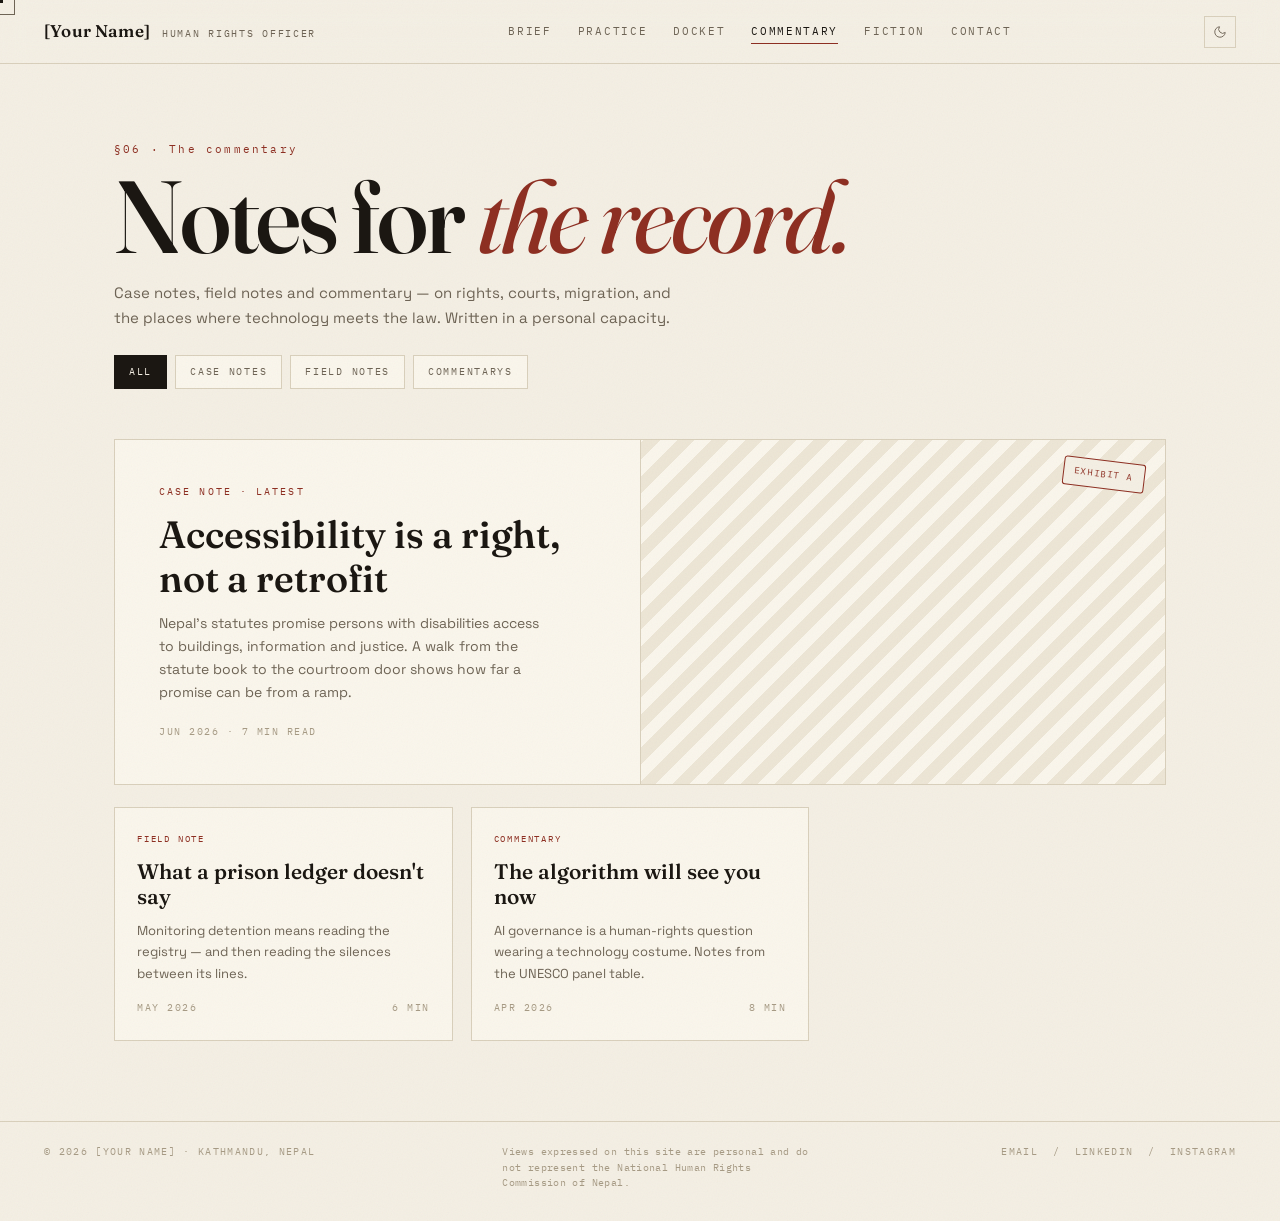
==== blog.html @ 16437c74 "Initial commit" ====
<!DOCTYPE html>
<html lang="en">
<head>
<meta charset="UTF-8" />
<meta name="viewport" content="width=device-width, initial-scale=1.0" />
<title>Commentary — [Your Name]</title>
<script>try{if(localStorage.getItem("otr-theme")==="night")document.documentElement.classList.add("night")}catch(e){}</script>
<link rel="icon" href="data:image/svg+xml,%3Csvg xmlns=%27http://www.w3.org/2000/svg%27 viewBox=%270 0 100 100%27%3E%3Ctext y=%27.9em%27 font-size=%2790%27 fill=%27%238E2F22%27%3E%C2%A7%3C/text%3E%3C/svg%3E" />
<link rel="preconnect" href="https://fonts.googleapis.com" />
<link rel="preconnect" href="https://fonts.gstatic.com" crossorigin />
<link href="https://fonts.googleapis.com/css2?family=Fraunces:ital,opsz,wght@0,9..144,430;0,9..144,500;0,9..144,560;0,9..144,600;1,9..144,430;1,9..144,500&family=Space+Grotesk:wght@400;500&family=IBM+Plex+Mono:wght@400;500&display=swap" rel="stylesheet" />
<link rel="stylesheet" href="assets/css/style.css" />
</head>
<body>
<div class="grain"></div>
<header>
  <a class="wm" href="index.html"><span class="nm">[Your Name]</span><span class="role">Human Rights Officer</span></a>
  <nav class="main">
    <a href="index.html#brief">Brief</a>
    <a href="index.html#practice">Practice</a>
    <a href="index.html#docket">Docket</a>
    <a href="blog.html">Commentary</a>
    <a href="fiction.html">Fiction</a>
    <a href="index.html#reach">Contact</a>
  </nav>
  <div class="hbtns">
    <button class="thm" aria-label="Toggle night mode"></button>
    <button class="burger" aria-label="Menu"><i></i><i></i></button>
  </div>
</header>
<div class="mnav">
  <a href="index.html#brief">Brief</a>
  <a href="index.html#practice">Practice</a>
  <a href="index.html#docket">Docket</a>
  <a href="blog.html">Commentary</a>
  <a href="fiction.html">Fiction</a>
  <a href="index.html#reach">Contact</a>
</div>
<div class="pagehead">
  <div class="no">&#167;06 &#183; The commentary</div>
  <h1>Notes for <em>the record.</em></h1>
  <p class="lede">Case notes, field notes and commentary — on rights, courts, migration, and the places where technology meets the law. Written in a personal capacity.</p>
  <div class="lchips" id="chips"></div>
</div>
<div class="bwrap">
  <div id="feat"></div>
  <div class="wgrid" id="grid"></div>
  <p class="lnote" id="lnote" hidden>Couldn&#8217;t load the index — if this file was opened from disk, run <code>python3 -m http.server</code> or host the folder.</p>
</div>
<footer class="fine">
  <span>&#169; 2026 [Your Name] &#183; Kathmandu, Nepal</span>
  <span class="disc">Views expressed on this site are personal and do not represent the National Human Rights Commission of Nepal.</span>
  <span><a href="mailto:hello@example.com">Email</a> &nbsp;/&nbsp; <a href="#">LinkedIn</a> &nbsp;/&nbsp; <a href="https://instagram.com" target="_blank" rel="noopener">Instagram</a></span>
</footer>
<script src="https://cdnjs.cloudflare.com/ajax/libs/gsap/3.12.5/gsap.min.js"></script>
<script src="assets/js/main.js"></script>
<script>window.OTR_LIST={kind:"blog",featured:true};</script>
<script src="assets/js/listing.js"></script>
</body>
</html>
---- assets/css/style.css ----
/* ============ ON THE RECORD — design system ============ */
:root{
  --paper:#F4EFE4;        /* aged legal paper */
  --paper-2:#EDE6D6;
  --ink:#1B1712;          /* iron-gall ink */
  --muted:#6E6455;
  --faint:#A79B85;
  --line:#D9D0BC;
  --seal:#8E2F22;         /* oxblood seal red */
  --card:#FAF6EC;
  --disp:"Fraunces",Georgia,serif;
  --grot:"Space Grotesk",system-ui,sans-serif;
  --mono:"IBM Plex Mono",ui-monospace,Menlo,monospace;
}
html.night{
  --paper:#131110; --paper-2:#0D0B0A; --ink:#EDE6D8; --muted:#9A8F7D;
  --faint:#635A4C; --line:#2A251E; --card:#1A1714; --seal:#C0503F;
}
*{box-sizing:border-box;margin:0;padding:0}
html{-webkit-text-size-adjust:100%;scroll-behavior:smooth}
body{background:var(--paper);color:var(--ink);font-family:var(--grot);line-height:1.65;
  transition:background .4s,color .4s}
::selection{background:var(--seal);color:var(--paper)}
a{color:inherit;text-decoration:none}
button{font:inherit;color:inherit;background:none;border:0;cursor:pointer}
img{display:block;max-width:100%}

/* paper grain */
.grain{position:fixed;inset:-50%;width:200%;height:200%;pointer-events:none;z-index:96;opacity:.05;
  mix-blend-mode:multiply;
  background-image:url("data:image/svg+xml,%3Csvg xmlns='http://www.w3.org/2000/svg' width='180' height='180'%3E%3Cfilter id='n'%3E%3CfeTurbulence type='fractalNoise' baseFrequency='0.8' numOctaves='2' stitchTiles='stitch'/%3E%3C/filter%3E%3Crect width='100%25' height='100%25' filter='url(%23n)'/%3E%3C/svg%3E")}
html.night .grain{mix-blend-mode:screen;opacity:.05}

/* cursor */
.cursor{position:fixed;top:0;left:0;z-index:99;pointer-events:none}
.cursor .dot{width:6px;height:6px;background:var(--ink);transform:translate(-50%,-50%)}
.cursor .ring{position:absolute;top:0;left:0;width:30px;height:30px;border:1px solid var(--muted);
  transform:translate(-50%,-50%);transition:transform .3s cubic-bezier(.22,1,.36,1),border-color .3s}
.cursor.big .ring{transform:translate(-50%,-50%) scale(1.7);border-color:var(--seal)}
@media (hover:none){.cursor{display:none}}

/* ---------- header ---------- */
header{position:fixed;top:0;left:0;right:0;z-index:80;height:64px;padding:0 clamp(18px,4vw,44px);
  display:flex;align-items:center;justify-content:space-between;
  background:color-mix(in srgb,var(--paper) 82%,transparent);backdrop-filter:blur(12px);
  border-bottom:1px solid var(--line)}
.wm{display:flex;align-items:baseline;gap:12px}
.wm .nm{font-family:var(--disp);font-weight:600;font-size:17px;letter-spacing:.01em}
.wm .role{font-family:var(--mono);font-size:9.5px;letter-spacing:.18em;text-transform:uppercase;color:var(--muted)}
nav.main{display:flex;gap:26px;font-family:var(--mono);font-size:10.5px;letter-spacing:.16em;text-transform:uppercase}
nav.main a{position:relative;color:var(--muted);padding:4px 0;transition:color .25s}
nav.main a::after{content:"";position:absolute;left:0;bottom:0;height:1px;width:0;background:var(--seal);transition:width .3s}
nav.main a:hover{color:var(--ink)}
nav.main a:hover::after{width:100%}
.hbtns{display:flex;align-items:center;gap:10px}
.thm{width:32px;height:32px;border:1px solid var(--line);display:flex;align-items:center;justify-content:center;color:var(--muted);transition:all .25s}
.thm:hover{color:var(--ink);border-color:var(--ink)}
.thm svg{width:14px;height:14px}
.burger{display:none;width:32px;height:32px;border:1px solid var(--line);flex-direction:column;align-items:center;justify-content:center;gap:4px}
.burger i{width:14px;height:1.5px;background:var(--ink);transition:transform .3s}
body.navopen .burger i:nth-child(1){transform:translateY(2.75px) rotate(45deg)}
body.navopen .burger i:nth-child(2){transform:translateY(-2.75px) rotate(-45deg)}
.mnav{position:fixed;top:64px;left:0;right:0;z-index:79;background:var(--paper);border-bottom:1px solid var(--line);
  display:none;flex-direction:column;padding:10px 20px 18px}
body.navopen .mnav{display:flex}
.mnav a{font-family:var(--mono);font-size:12px;letter-spacing:.16em;text-transform:uppercase;color:var(--muted);padding:12px 4px;border-bottom:1px dashed var(--line)}
.mnav a:last-child{border-bottom:0}

/* ---------- hero ---------- */
.hero{min-height:100svh;display:flex;flex-direction:column;justify-content:center;
  padding:120px clamp(18px,4vw,44px) 60px;position:relative;overflow:hidden}
.hero .filed{font-family:var(--mono);font-size:10px;letter-spacing:.22em;text-transform:uppercase;color:var(--muted);
  display:flex;gap:22px;flex-wrap:wrap;margin-bottom:26px}
.hero .filed b{color:var(--seal);font-weight:500}
.hero h1{font-family:var(--disp);font-weight:560;font-size:clamp(52px,9.6vw,138px);
  line-height:.94;letter-spacing:-.025em;max-width:11ch}
.hero h1 em{font-style:italic;font-weight:430;color:var(--seal)}
.hero h1 .row{display:block;overflow:hidden}
.hero h1 .row span{display:inline-block;transform:translateY(112%)}
.hero .sub{margin-top:30px;max-width:56ch;font-size:clamp(14.5px,1.6vw,17px);color:var(--muted)}
.hero .sub b{color:var(--ink);font-weight:500}
.hero .now{margin-top:22px;font-family:var(--mono);font-size:10.5px;letter-spacing:.18em;text-transform:uppercase;color:var(--muted)}
.hero .now .rot{display:inline-block;color:var(--seal);min-width:12ch;text-align:left}
.hero .stamp{position:absolute;right:clamp(16px,6vw,90px);top:120px;
  font-family:var(--mono);font-size:10px;letter-spacing:.2em;text-transform:uppercase;color:var(--seal);
  border:2px solid var(--seal);padding:10px 14px;transform:rotate(6deg);opacity:.85;
  border-radius:4px;line-height:1.7;text-align:center}
.hero .scrollcue{position:absolute;left:50%;bottom:18px;transform:translateX(-50%);
  font-family:var(--mono);font-size:9px;letter-spacing:.34em;text-transform:uppercase;color:var(--faint)}
.hstats{display:flex;gap:clamp(20px,4vw,56px);flex-wrap:wrap;margin-top:52px;padding-top:26px;border-top:1px solid var(--line)}
.hstat .v{font-family:var(--disp);font-size:clamp(24px,3vw,36px);font-weight:560}
.hstat .v i{font-style:normal;color:var(--seal)}
.hstat .k{font-family:var(--mono);font-size:9.5px;letter-spacing:.2em;text-transform:uppercase;color:var(--muted);margin-top:2px}

/* redaction motif — hover to unredact */
.redact{position:relative;display:inline-block;cursor:help}
.redact::after{content:"";position:absolute;inset:-1px -3px;background:var(--ink);transition:transform .45s cubic-bezier(.22,1,.36,1);transform-origin:left}
.redact:hover::after{transform:scaleX(0);transform-origin:right}

/* ---------- sections ---------- */
section.sec{padding:clamp(70px,9vw,120px) clamp(18px,4vw,44px);border-top:1px solid var(--line);position:relative}
.shell{max-width:1140px;margin:0 auto;position:relative}
.shell::before{content:"";position:absolute;left:-clamp(0px,2vw,24px);top:0;bottom:0;width:1px;background:var(--line)}
.shead{display:flex;align-items:baseline;gap:18px;margin-bottom:clamp(28px,4vw,52px)}
.shead .no{font-family:var(--mono);font-size:11px;letter-spacing:.2em;color:var(--seal)}
.shead h2{font-family:var(--disp);font-weight:560;font-size:clamp(30px,4.6vw,54px);letter-spacing:-.02em}
.shead h2 em{font-style:italic;font-weight:430}
.shead .rule{flex:1;height:1px;background:var(--line);align-self:center}
.shead .tag{font-family:var(--mono);font-size:9.5px;letter-spacing:.2em;text-transform:uppercase;color:var(--muted)}

/* about */
.brief{display:grid;grid-template-columns:1.15fr .85fr;gap:clamp(26px,5vw,70px);align-items:start}
.brief .lede{font-family:var(--disp);font-weight:430;font-size:clamp(21px,2.9vw,32px);line-height:1.35}
.brief .lede em{font-style:italic;color:var(--seal)}
.brief .body{margin-top:22px;color:var(--muted);font-size:15px;max-width:60ch}
.brief .body p+p{margin-top:14px}
.portrait{position:relative;border:1px solid var(--line);background:var(--card);padding:14px}
.portrait .ph{aspect-ratio:4/5;background:
  repeating-linear-gradient(45deg,var(--paper-2) 0 10px,transparent 10px 20px);
  display:flex;align-items:center;justify-content:center;font-family:var(--mono);font-size:10px;
  letter-spacing:.2em;text-transform:uppercase;color:var(--faint)}
.portrait .cap{display:flex;justify-content:space-between;font-family:var(--mono);font-size:9.5px;
  letter-spacing:.16em;text-transform:uppercase;color:var(--muted);margin-top:10px}
.portrait .pstamp{position:absolute;top:-14px;right:-12px;transform:rotate(8deg);
  font-family:var(--mono);font-size:9px;letter-spacing:.18em;text-transform:uppercase;color:var(--seal);
  border:1.5px solid var(--seal);padding:6px 9px;background:var(--paper);border-radius:3px}

/* practice grid */
.pgrid{display:grid;grid-template-columns:repeat(4,1fr);gap:1px;background:var(--line);border:1px solid var(--line)}
.parea{background:var(--card);padding:24px 20px 20px;min-height:190px;display:flex;flex-direction:column;
  transition:background .3s,transform .3s}
.parea:hover{background:var(--paper);transform:translateY(-4px)}
.parea .pn{font-family:var(--mono);font-size:9.5px;letter-spacing:.2em;color:var(--seal)}
.parea h3{font-family:var(--disp);font-weight:560;font-size:19px;line-height:1.2;margin:10px 0 8px}
.parea p{font-size:12.5px;color:var(--muted);flex:1}
.parea .gl{font-family:var(--mono);font-size:9px;letter-spacing:.16em;text-transform:uppercase;color:var(--faint);margin-top:12px}

/* docket (experience) */
.docket{display:flex;flex-direction:column}
.case{display:grid;grid-template-columns:150px 1fr auto;gap:clamp(16px,3vw,40px);
  padding:30px 0;border-bottom:1px solid var(--line);align-items:start}
.case:first-child{border-top:1px solid var(--line)}
.case .when{font-family:var(--mono);font-size:10.5px;letter-spacing:.14em;color:var(--muted);line-height:1.9}
.case .when b{display:block;color:var(--seal);font-weight:500}
.case h3{font-family:var(--disp);font-weight:560;font-size:clamp(20px,2.6vw,28px);letter-spacing:-.01em}
.case .org{font-family:var(--mono);font-size:10px;letter-spacing:.18em;text-transform:uppercase;color:var(--muted);margin:4px 0 12px}
.case ul{list-style:none;columns:2;column-gap:34px;font-size:13px;color:var(--muted)}
.case ul li{margin-bottom:7px;break-inside:avoid;padding-left:16px;position:relative}
.case ul li::before{content:"§";position:absolute;left:0;color:var(--faint);font-family:var(--mono);font-size:10px;top:2px}
.case .badge{font-family:var(--mono);font-size:9px;letter-spacing:.18em;text-transform:uppercase;
  border:1px solid var(--line);padding:5px 9px;color:var(--muted);white-space:nowrap}
.case.edu ul{columns:1}

/* publications — citations */
.cites{counter-reset:cite;display:flex;flex-direction:column}
.cite{counter-increment:cite;display:grid;grid-template-columns:56px 1fr auto;gap:18px;
  padding:22px 0;border-bottom:1px solid var(--line);align-items:baseline;transition:padding-left .3s}
.cite:first-child{border-top:1px solid var(--line)}
.cite:hover{padding-left:10px}
.cite::before{content:"["counter(cite,decimal-leading-zero)"]";font-family:var(--mono);font-size:11px;color:var(--seal)}
.cite .t{font-family:var(--disp);font-weight:500;font-size:clamp(16px,2vw,21px);font-style:italic;line-height:1.35}
.cite .src{display:block;font-family:var(--grot);font-style:normal;font-weight:400;font-size:12.5px;color:var(--muted);margin-top:5px}
.cite .yr{font-family:var(--mono);font-size:10.5px;color:var(--muted);white-space:nowrap}

/* podium — speaking */
.podium{display:grid;grid-template-columns:1fr 1fr;gap:0 clamp(26px,5vw,64px)}
.talk{display:grid;grid-template-columns:52px 1fr;gap:14px;padding:18px 0;border-bottom:1px dashed var(--line);align-items:baseline}
.talk .yr{font-family:var(--mono);font-size:10.5px;color:var(--seal)}
.talk h4{font-family:var(--disp);font-weight:500;font-size:16.5px;line-height:1.3}
.talk p{font-family:var(--mono);font-size:9.5px;letter-spacing:.14em;text-transform:uppercase;color:var(--muted);margin-top:4px}

/* marquee */
.inst{overflow:hidden;border-top:1px solid var(--line);border-bottom:1px solid var(--line);padding:14px 0;white-space:nowrap;background:var(--card)}
.inst .in{display:inline-block;animation:mq 30s linear infinite;font-family:var(--mono);font-size:10.5px;letter-spacing:.24em;text-transform:uppercase;color:var(--muted)}
.inst i{font-style:normal;color:var(--seal);margin:0 26px}
@keyframes mq{to{transform:translateX(-50%)}}

/* writing teaser + blog cards */
.wgrid{display:grid;grid-template-columns:repeat(3,1fr);gap:18px}
.wcard{border:1px solid var(--line);background:var(--card);padding:24px 22px;display:flex;flex-direction:column;
  min-height:230px;transition:transform .3s,background .3s;position:relative}
.wcard:hover{transform:translateY(-5px);background:var(--paper)}
.wcard .k{font-family:var(--mono);font-size:9px;letter-spacing:.2em;text-transform:uppercase;color:var(--seal)}
.wcard h3{font-family:var(--disp);font-weight:560;font-size:21px;line-height:1.22;margin:12px 0 10px}
.wcard:hover h3{font-style:italic}
.wcard p{font-size:13px;color:var(--muted);flex:1}
.wcard .m{font-family:var(--mono);font-size:9.5px;letter-spacing:.16em;text-transform:uppercase;color:var(--faint);margin-top:16px;display:flex;justify-content:space-between}
.wall{display:flex;justify-content:center;margin-top:34px}
.btn{font-family:var(--mono);font-size:10.5px;letter-spacing:.22em;text-transform:uppercase;
  border:1px solid var(--ink);padding:14px 26px;transition:all .3s;display:inline-flex;gap:12px;align-items:center}
.btn:hover{background:var(--ink);color:var(--paper)}
.btn.seal{border-color:var(--seal);color:var(--seal)}
.btn.seal:hover{background:var(--seal);color:#fff}

/* contact */
.reach{text-align:center;padding:clamp(20px,4vw,40px) 0 10px}
.reach .pre{font-family:var(--mono);font-size:10px;letter-spacing:.26em;text-transform:uppercase;color:var(--muted)}
.reach h2{font-family:var(--disp);font-weight:560;font-size:clamp(40px,8vw,104px);letter-spacing:-.02em;line-height:1;margin:18px 0 26px}
.reach h2 em{font-style:italic;color:var(--seal)}
.reach .mail{font-family:var(--mono);font-size:clamp(13px,1.8vw,17px);letter-spacing:.04em;border-bottom:1px solid var(--muted);padding-bottom:5px}
.reach .mail:hover{color:var(--seal);border-color:var(--seal)}
.reach .meta{margin-top:26px;font-family:var(--mono);font-size:10px;letter-spacing:.2em;text-transform:uppercase;color:var(--muted);display:flex;justify-content:center;gap:26px;flex-wrap:wrap}
.reach .meta a:hover{color:var(--seal)}

footer.fine{border-top:1px solid var(--line);padding:22px clamp(18px,4vw,44px) 30px;
  display:flex;justify-content:space-between;gap:14px;flex-wrap:wrap;
  font-family:var(--mono);font-size:9.5px;letter-spacing:.14em;text-transform:uppercase;color:var(--faint)}
footer.fine .disc{max-width:52ch;text-transform:none;letter-spacing:.04em}

/* ---------- blog listing ---------- */
.pagehead{padding:140px clamp(18px,4vw,44px) 30px;max-width:1140px;margin:0 auto}
.pagehead .no{font-family:var(--mono);font-size:11px;letter-spacing:.2em;color:var(--seal)}
.pagehead h1{font-family:var(--disp);font-weight:560;font-size:clamp(44px,8vw,104px);letter-spacing:-.025em;line-height:.95;margin-top:10px}
.pagehead h1 em{font-style:italic;font-weight:430;color:var(--seal)}
.pagehead .lede{margin-top:16px;color:var(--muted);max-width:56ch;font-size:15px}
.bwrap{max-width:1140px;margin:0 auto;padding:20px clamp(18px,4vw,44px) 80px}
.bfeat{display:grid;grid-template-columns:1fr 1fr;border:1px solid var(--line);background:var(--card);margin-bottom:22px}
.bfeat .tx{padding:clamp(24px,4vw,44px);display:flex;flex-direction:column;justify-content:center}
.bfeat .k{font-family:var(--mono);font-size:9.5px;letter-spacing:.22em;text-transform:uppercase;color:var(--seal)}
.bfeat h2{font-family:var(--disp);font-weight:560;font-size:clamp(24px,3.4vw,38px);line-height:1.14;margin:14px 0 12px}
.bfeat:hover h2{font-style:italic}
.bfeat p{color:var(--muted);font-size:14px;max-width:44ch}
.bfeat .m{margin-top:20px;font-family:var(--mono);font-size:9.5px;letter-spacing:.16em;text-transform:uppercase;color:var(--faint)}
.bfeat .side{border-left:1px solid var(--line);background:
  repeating-linear-gradient(-45deg,var(--paper-2) 0 12px,transparent 12px 24px);
  min-height:280px;position:relative}
.bfeat .side .st{position:absolute;top:20px;right:20px;transform:rotate(7deg);
  font-family:var(--mono);font-size:9px;letter-spacing:.18em;text-transform:uppercase;color:var(--seal);
  border:1.5px solid var(--seal);padding:6px 10px;border-radius:3px;background:var(--paper)}

/* ---------- article / post ---------- */
.post{max-width:720px;margin:0 auto;padding:0 clamp(18px,4vw,44px) 60px;position:relative}
.post .meta{font-family:var(--mono);font-size:10px;letter-spacing:.2em;text-transform:uppercase;color:var(--muted);
  display:flex;gap:20px;flex-wrap:wrap;padding:18px 0;border-top:1px solid var(--line);border-bottom:1px solid var(--line);margin-bottom:34px}
.post p{font-size:17px;line-height:1.85;color:var(--ink);margin-bottom:24px}
.post p.drop::first-letter{font-family:var(--disp);font-size:66px;float:left;line-height:.78;padding:8px 12px 0 0;color:var(--seal)}
.post .pull{border-left:3px solid var(--seal);padding:8px 0 8px 24px;margin:36px 0;
  font-family:var(--disp);font-style:italic;font-weight:430;font-size:clamp(21px,2.8vw,27px);line-height:1.4}
.post h5{font-family:var(--mono);font-size:10px;letter-spacing:.24em;text-transform:uppercase;color:var(--seal);margin:38px 0 14px}
.marg{position:absolute;right:-235px;width:200px;font-family:var(--mono);font-size:10px;line-height:1.7;
  letter-spacing:.04em;color:var(--muted);border-left:1px solid var(--line);padding-left:14px}
.marg b{color:var(--seal);font-weight:500;display:block;letter-spacing:.14em;text-transform:uppercase;font-size:9px;margin-bottom:4px}
@media (max-width:1240px){.marg{position:static;width:auto;margin:26px 0;border-left-color:var(--seal)}}
.nextp{display:block;max-width:720px;margin:20px auto 70px;border:1px solid var(--line);background:var(--card);
  padding:26px 30px;text-align:center;transition:transform .3s}
.nextp:hover{transform:translateY(-3px)}
.nextp .k{font-family:var(--mono);font-size:9px;letter-spacing:.26em;text-transform:uppercase;color:var(--faint)}
.nextp .t{font-family:var(--disp);font-style:italic;font-size:clamp(18px,2.6vw,24px);margin-top:8px}
.nextp:hover .t{color:var(--seal)}

[data-rise]{opacity:0;transform:translateY(30px)}

/* ---------- responsive ---------- */
@media (max-width:980px){
  .pgrid{grid-template-columns:repeat(2,1fr)}
  .brief{grid-template-columns:1fr}
  .portrait{max-width:420px}
  .podium{grid-template-columns:1fr}
  .case{grid-template-columns:1fr;gap:8px}
  .case .badge{justify-self:start}
  .case ul{columns:1}
  .wgrid{grid-template-columns:1fr}
  .bfeat{grid-template-columns:1fr}
  .bfeat .side{min-height:160px;border-left:0;border-top:1px solid var(--line)}
}
@media (max-width:760px){
  nav.main{display:none}
  .burger{display:flex}
  .hero .stamp{display:none}
  .pgrid{grid-template-columns:1fr}
  .hero h1{font-size:clamp(44px,13vw,72px)}
}
@media (prefers-reduced-motion:reduce){
  .grain,.inst .in{animation:none!important}
  [data-rise]{opacity:1;transform:none}
}

/* nav active state */
nav.main a.here{color:var(--ink)}
nav.main a.here::after{width:100%;background:var(--seal)}

/* reading progress */
.prog{position:fixed;top:0;left:0;right:0;height:2px;z-index:90;background:transparent}
.prog i{display:block;height:100%;background:var(--seal);transform:scaleX(0);transform-origin:left}

/* listing chips */
.lchips{display:flex;gap:8px;flex-wrap:wrap;margin-top:24px}
.chip{font-family:var(--mono);font-size:9.5px;letter-spacing:.18em;text-transform:uppercase;color:var(--muted);
  border:1px solid var(--line);padding:8px 14px;background:var(--card);transition:all .25s}
.chip:hover{color:var(--ink)}
.chip.on{background:var(--ink);color:var(--paper);border-color:var(--ink)}
.lnote{font-family:var(--mono);font-size:11px;color:var(--muted);margin-top:20px}
.lnote code{color:var(--seal)}

/* poem rendering */
#rBody.poem p{font-family:var(--disp);font-style:italic;font-size:19px;line-height:2;color:var(--ink)}
.poemcard p em{font-family:var(--disp);font-size:14.5px;line-height:1.8}

/* instagram dispatches */
.iggrid{display:grid;grid-template-columns:repeat(3,1fr);gap:16px;margin-top:8px}
.igtile{aspect-ratio:1/1;border:1px solid var(--line);background:var(--card);padding:22px;display:flex;flex-direction:column;
  justify-content:space-between;transition:transform .3s,background .3s;position:relative;overflow:hidden}
.igtile::before{content:"";position:absolute;inset:0;background:
  repeating-linear-gradient(-45deg,var(--paper-2) 0 10px,transparent 10px 22px);opacity:.35}
.igtile:hover{transform:translateY(-5px);background:var(--paper)}
.igtile .q{position:relative;font-family:var(--disp);font-style:italic;font-size:clamp(14px,1.6vw,17px);line-height:1.55}
.igtile .im{position:relative;font-family:var(--mono);font-size:9px;letter-spacing:.18em;text-transform:uppercase;color:var(--muted)}
@media (max-width:760px){.iggrid{grid-template-columns:1fr}.igtile{aspect-ratio:auto;min-height:150px}}

/* instagram image tiles */
.igtile.img{padding:0}
.igtile.img::before{display:none}
.igtile.img img{position:absolute;inset:0;width:100%;height:100%;object-fit:cover;
  filter:sepia(.12) contrast(1.02);transition:transform .6s cubic-bezier(.22,1,.36,1)}
.igtile.img:hover img{transform:scale(1.04)}
.igtile.img .bar{position:absolute;left:0;right:0;bottom:0;padding:34px 16px 12px;display:flex;flex-direction:column;gap:5px;
  background:linear-gradient(transparent,rgba(15,12,9,.85))}
.igtile.img .q2{font-family:var(--disp);font-style:italic;font-size:13.5px;line-height:1.4;color:#F4EFE4;
  display:-webkit-box;-webkit-line-clamp:2;-webkit-box-orient:vertical;overflow:hidden}
.igtile.img .im{color:#CBC2AF}

/* images inside markdown posts */
.post figure{margin:34px 0}
.post img{width:100%;border:1px solid var(--line);background:var(--card);padding:10px}
.post figcaption{font-family:var(--mono);font-size:9.5px;letter-spacing:.18em;text-transform:uppercase;
  color:var(--muted);margin-top:10px;text-align:center}

/* instagram image tiles */
.igtile.igimg{padding:0;border:1px solid var(--line)}
.igtile.igimg::before{display:none}
.igtile.igimg img{width:100%;height:100%;object-fit:cover;position:absolute;inset:0;
  filter:sepia(.14) contrast(1.02);transition:transform .8s cubic-bezier(.22,1,.36,1)}
.igtile.igimg:hover img{transform:scale(1.04)}
.igtile.igimg .igcap{position:absolute;left:0;right:0;bottom:0;padding:40px 16px 14px;
  background:linear-gradient(transparent,rgba(15,12,9,.86));display:flex;flex-direction:column;gap:8px}
.igtile.igimg .q{color:#F4EFE4;font-size:12.5px;line-height:1.5;font-style:normal;font-family:var(--grot);
  display:-webkit-box;-webkit-line-clamp:2;-webkit-box-orient:vertical;overflow:hidden}
.igtile.igimg .im{color:#CDC3AE}

/* images inside markdown posts */
.post img{width:100%;border:1px solid var(--line);background:var(--card);padding:10px;margin:8px 0 4px}
.post p:has(> img){margin-bottom:10px}
.post p:has(> em:only-child){font-family:var(--mono);font-size:10px;letter-spacing:.14em;
  text-transform:uppercase;color:var(--muted);margin:-2px 0 30px}
.post p:has(> em:only-child) em{font-style:normal}
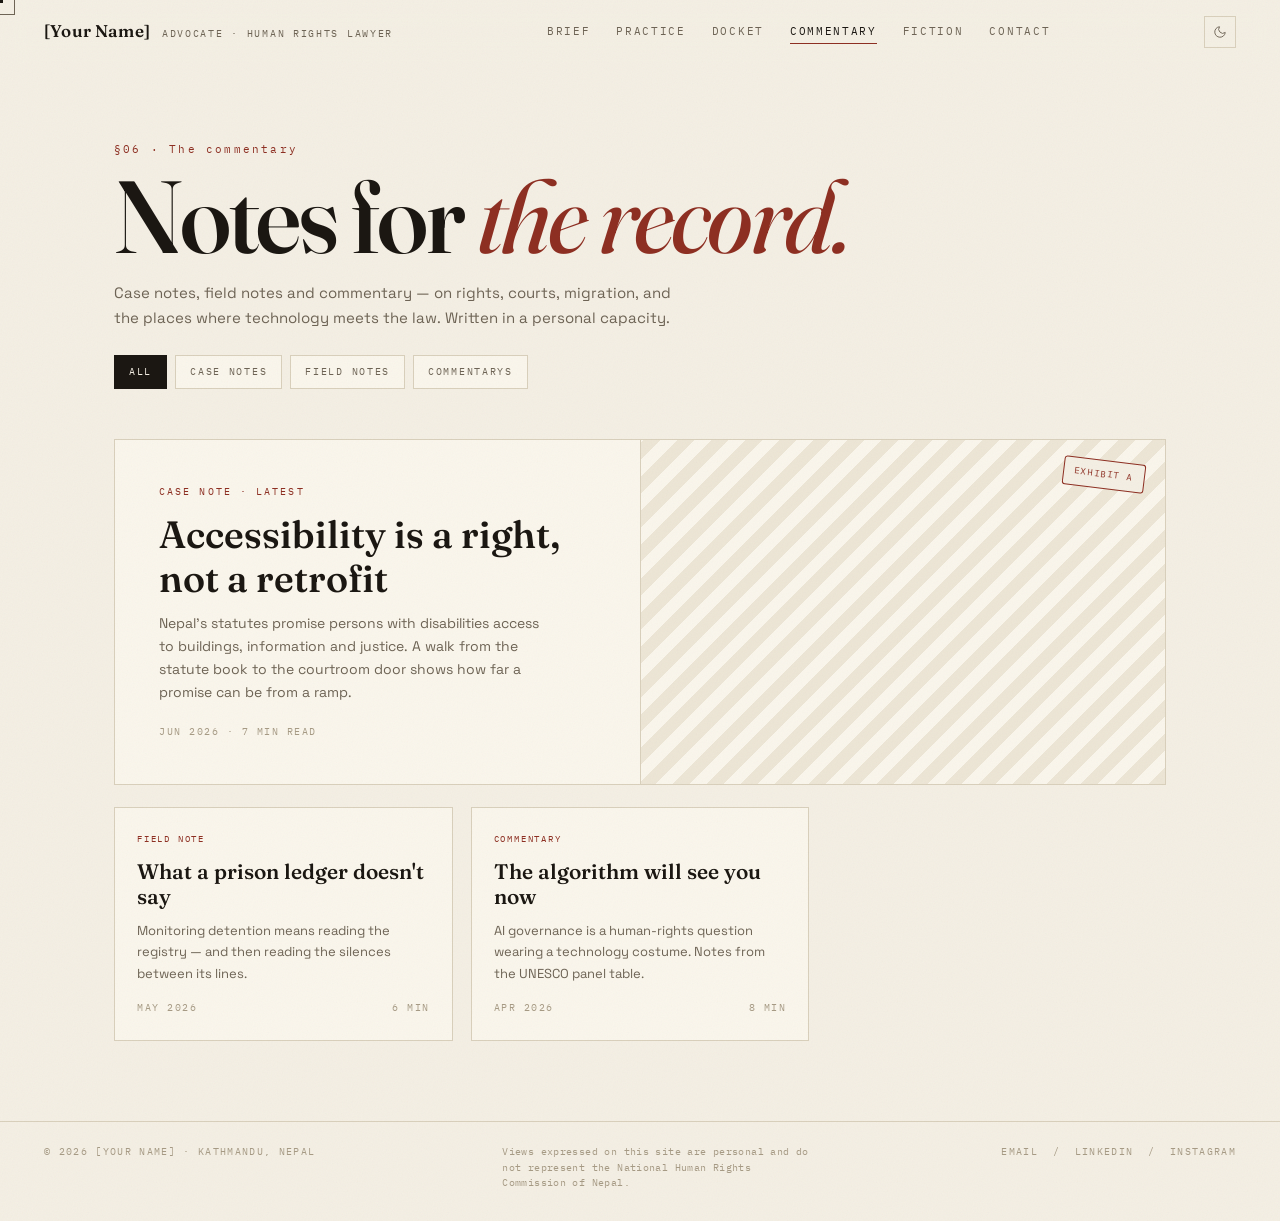
==== commit b4f63499: "update" ====
--- a/blog.html
+++ b/blog.html
@@ -14,7 +14,7 @@
 <body>
 <div class="grain"></div>
 <header>
-  <a class="wm" href="index.html"><span class="nm">[Your Name]</span><span class="role">Human Rights Officer</span></a>
+  <a class="wm" href="index.html"><span class="nm">[Your Name]</span><span class="role">Advocate &#183; Human Rights Lawyer</span></a>
   <nav class="main">
     <a href="index.html#brief">Brief</a>
     <a href="index.html#practice">Practice</a>
--- a/assets/css/style.css
+++ b/assets/css/style.css
@@ -42,8 +42,9 @@
 /* ---------- header ---------- */
 header{position:fixed;top:0;left:0;right:0;z-index:80;height:64px;padding:0 clamp(18px,4vw,44px);
   display:flex;align-items:center;justify-content:space-between;
-  background:color-mix(in srgb,var(--paper) 82%,transparent);backdrop-filter:blur(12px);
-  border-bottom:1px solid var(--line)}
+  background:color-mix(in srgb,var(--paper) 70%,transparent);backdrop-filter:blur(12px);
+  border-bottom:1px solid transparent;transition:border-color .4s,background .4s}
+header.scrolled{border-bottom-color:var(--line);background:color-mix(in srgb,var(--paper) 88%,transparent)}
 .wm{display:flex;align-items:baseline;gap:12px}
 .wm .nm{font-family:var(--disp);font-weight:600;font-size:17px;letter-spacing:.01em}
 .wm .role{font-family:var(--mono);font-size:9.5px;letter-spacing:.18em;text-transform:uppercase;color:var(--muted)}
@@ -69,6 +70,12 @@
 /* ---------- hero ---------- */
 .hero{min-height:100svh;display:flex;flex-direction:column;justify-content:center;
   padding:120px clamp(18px,4vw,44px) 60px;position:relative;overflow:hidden}
+.hero::before{content:"";position:absolute;inset:0;pointer-events:none;opacity:.5;
+  background:repeating-linear-gradient(to bottom,transparent 0 35px,var(--line) 35px 36px);
+  mask-image:linear-gradient(to bottom,transparent,black 18%,black 82%,transparent)}
+.hero .wmk{position:absolute;right:-.06em;bottom:-.22em;font-family:var(--disp);font-weight:600;
+  font-size:clamp(220px,34vw,520px);line-height:1;color:var(--ink);opacity:.045;pointer-events:none;user-select:none}
+html.night .hero .wmk{opacity:.06}
 .hero .filed{font-family:var(--mono);font-size:10px;letter-spacing:.22em;text-transform:uppercase;color:var(--muted);
   display:flex;gap:22px;flex-wrap:wrap;margin-bottom:26px}
 .hero .filed b{color:var(--seal);font-weight:500}
@@ -77,16 +84,21 @@
 .hero h1 em{font-style:italic;font-weight:430;color:var(--seal)}
 .hero h1 .row{display:block;overflow:hidden}
 .hero h1 .row span{display:inline-block;transform:translateY(112%)}
-.hero .sub{margin-top:30px;max-width:56ch;font-size:clamp(14.5px,1.6vw,17px);color:var(--muted)}
+.hero .sub{margin-top:34px;max-width:58ch;font-size:clamp(14.5px,1.6vw,17px);color:var(--muted)}
 .hero .sub b{color:var(--ink);font-weight:500}
 .hero .now{margin-top:22px;font-family:var(--mono);font-size:10.5px;letter-spacing:.18em;text-transform:uppercase;color:var(--muted)}
 .hero .now .rot{display:inline-block;color:var(--seal);min-width:12ch;text-align:left}
-.hero .stamp{position:absolute;right:clamp(16px,6vw,90px);top:120px;
+.hero .stamp{position:absolute;right:clamp(16px,6vw,90px);top:120px;transition:transform .4s cubic-bezier(.34,1.56,.64,1);
   font-family:var(--mono);font-size:10px;letter-spacing:.2em;text-transform:uppercase;color:var(--seal);
   border:2px solid var(--seal);padding:10px 14px;transform:rotate(6deg);opacity:.85;
   border-radius:4px;line-height:1.7;text-align:center}
-.hero .scrollcue{position:absolute;left:50%;bottom:18px;transform:translateX(-50%);
-  font-family:var(--mono);font-size:9px;letter-spacing:.34em;text-transform:uppercase;color:var(--faint)}
+.hero .stamp:hover{transform:rotate(-2deg) scale(1.04)}
+.hero .scrollcue{position:absolute;left:50%;bottom:16px;transform:translateX(-50%);
+  font-family:var(--mono);font-size:9px;letter-spacing:.34em;text-transform:uppercase;color:var(--faint);
+  display:flex;flex-direction:column;align-items:center;gap:8px}
+.hero .scrollcue::after{content:"";width:1px;height:34px;background:var(--faint);
+  animation:cue 1.8s cubic-bezier(.65,0,.35,1) infinite;transform-origin:top}
+@keyframes cue{0%{transform:scaleY(0)}45%{transform:scaleY(1);transform-origin:top}55%{transform:scaleY(1);transform-origin:bottom}100%{transform:scaleY(0);transform-origin:bottom}}
 .hstats{display:flex;gap:clamp(20px,4vw,56px);flex-wrap:wrap;margin-top:52px;padding-top:26px;border-top:1px solid var(--line)}
 .hstat .v{font-family:var(--disp);font-size:clamp(24px,3vw,36px);font-weight:560}
 .hstat .v i{font-style:normal;color:var(--seal)}
@@ -234,8 +246,10 @@
   display:flex;gap:20px;flex-wrap:wrap;padding:18px 0;border-top:1px solid var(--line);border-bottom:1px solid var(--line);margin-bottom:34px}
 .post p{font-size:17px;line-height:1.85;color:var(--ink);margin-bottom:24px}
 .post p.drop::first-letter{font-family:var(--disp);font-size:66px;float:left;line-height:.78;padding:8px 12px 0 0;color:var(--seal)}
-.post .pull{border-left:3px solid var(--seal);padding:8px 0 8px 24px;margin:36px 0;
-  font-family:var(--disp);font-style:italic;font-weight:430;font-size:clamp(21px,2.8vw,27px);line-height:1.4}
+.post .pull{border-left:3px solid var(--seal);padding:8px 0 8px 24px;margin:36px 0}
+.post .pull p{font-family:var(--disp);font-style:italic;font-weight:430;font-size:clamp(21px,2.8vw,27px);
+  line-height:1.45;color:var(--ink);margin:0}
+.post .pull p+p{margin-top:12px}
 .post h5{font-family:var(--mono);font-size:10px;letter-spacing:.24em;text-transform:uppercase;color:var(--seal);margin:38px 0 14px}
 .marg{position:absolute;right:-235px;width:200px;font-family:var(--mono);font-size:10px;line-height:1.7;
   letter-spacing:.04em;color:var(--muted);border-left:1px solid var(--line);padding-left:14px}
@@ -343,3 +357,58 @@
 .post p:has(> em:only-child){font-family:var(--mono);font-size:10px;letter-spacing:.14em;
   text-transform:uppercase;color:var(--muted);margin:-2px 0 30px}
 .post p:has(> em:only-child) em{font-style:normal}
+
+/* ---------- section rail ---------- */
+.rail{position:fixed;left:clamp(10px,1.6vw,22px);top:50%;transform:translateY(-50%);z-index:70;
+  display:flex;flex-direction:column;gap:2px}
+.rail a{display:flex;align-items:center;gap:10px;padding:7px 4px;font-family:var(--mono);
+  font-size:8.5px;letter-spacing:.18em;text-transform:uppercase;color:var(--faint);transition:color .3s}
+.rail a i{width:5px;height:5px;border:1px solid var(--faint);transform:rotate(45deg);transition:all .3s;font-style:normal}
+.rail a .lb{opacity:0;transform:translateX(-6px);transition:all .3s}
+.rail a:hover .lb,.rail a.on .lb{opacity:1;transform:none}
+.rail a.on{color:var(--seal)}
+.rail a.on i{background:var(--seal);border-color:var(--seal)}
+@media (max-width:1180px){.rail{display:none}}
+
+/* ---------- button: sliding fill ---------- */
+.btn{position:relative;overflow:hidden;z-index:1}
+.btn::before{content:"";position:absolute;inset:0;background:var(--ink);transform:scaleX(0);transform-origin:left;
+  transition:transform .35s cubic-bezier(.65,0,.35,1);z-index:-1}
+.btn:hover{background:transparent;color:var(--paper)}
+.btn:hover::before{transform:scaleX(1)}
+.btn.seal::before{background:var(--seal)}
+.btn.seal:hover{background:transparent;color:#fff}
+
+/* ---------- footer signature ---------- */
+.sig{border-top:1px solid var(--line);padding:clamp(44px,7vw,80px) clamp(18px,4vw,44px) 30px;text-align:center}
+.sig .pre{font-family:var(--mono);font-size:9.5px;letter-spacing:.3em;text-transform:uppercase;color:var(--faint)}
+.sig .name{font-family:var(--disp);font-style:italic;font-weight:500;font-size:clamp(30px,5vw,52px);margin:14px 0 6px;position:relative;display:inline-block}
+.sig .name::after{content:"";position:absolute;left:8%;right:6%;bottom:-6px;height:1.5px;background:var(--seal);
+  transform:scaleX(0);transform-origin:left;transition:transform .8s cubic-bezier(.65,0,.35,1)}
+.sig:hover .name::after,.sig .name.drawn::after{transform:scaleX(1)}
+.sig .post-title{font-family:var(--mono);font-size:9.5px;letter-spacing:.22em;text-transform:uppercase;color:var(--muted)}
+
+/* markdown coverage inside articles */
+.post a{color:var(--seal);border-bottom:1px solid color-mix(in srgb,var(--seal) 45%,transparent);transition:border-color .25s}
+.post a:hover{border-color:var(--seal)}
+.post h2,.post h3{font-family:var(--disp);font-weight:560;letter-spacing:-.01em;line-height:1.2;margin:40px 0 14px}
+.post h2{font-size:clamp(24px,3.2vw,32px)}
+.post h3{font-size:clamp(20px,2.6vw,25px)}
+.post ul,.post ol{margin:0 0 26px;padding-left:6px;list-style:none;font-size:16.5px;line-height:1.8;color:var(--ink)}
+.post ul li,.post ol li{position:relative;padding-left:26px;margin-bottom:10px}
+.post ul li::before{content:"\00a7";position:absolute;left:0;top:1px;font-family:var(--mono);font-size:12px;color:var(--seal)}
+.post ol{counter-reset:oli}
+.post ol li{counter-increment:oli}
+.post ol li::before{content:counter(oli,decimal-leading-zero);position:absolute;left:0;top:2px;font-family:var(--mono);font-size:11px;color:var(--seal)}
+.post hr{border:0;height:1px;background:var(--line);margin:40px auto;width:60%}
+.post code{font-family:var(--mono);font-size:.85em;background:var(--card);border:1px solid var(--line);padding:2px 6px;color:var(--seal)}
+.post strong{font-weight:600;color:var(--ink)}
+.post em{color:inherit}
+#rBody.poem p{margin-bottom:30px}
+#rBody.poem p:first-of-type::first-letter{font-family:inherit;font-size:inherit;float:none;padding:0}
+
+/* article page head (replaces ad-hoc inline sizing) */
+.article-head{padding:150px clamp(18px,4vw,44px) 26px;max-width:760px;margin:0 auto}
+.article-head .no{font-family:var(--mono);font-size:10.5px;letter-spacing:.2em;text-transform:uppercase;color:var(--seal)}
+.article-head h1{font-family:var(--disp);font-weight:560;font-size:clamp(32px,5.4vw,58px);letter-spacing:-.02em;line-height:1.06;margin-top:12px}
+.article-head h1 em{font-style:italic;font-weight:430;color:var(--seal)}
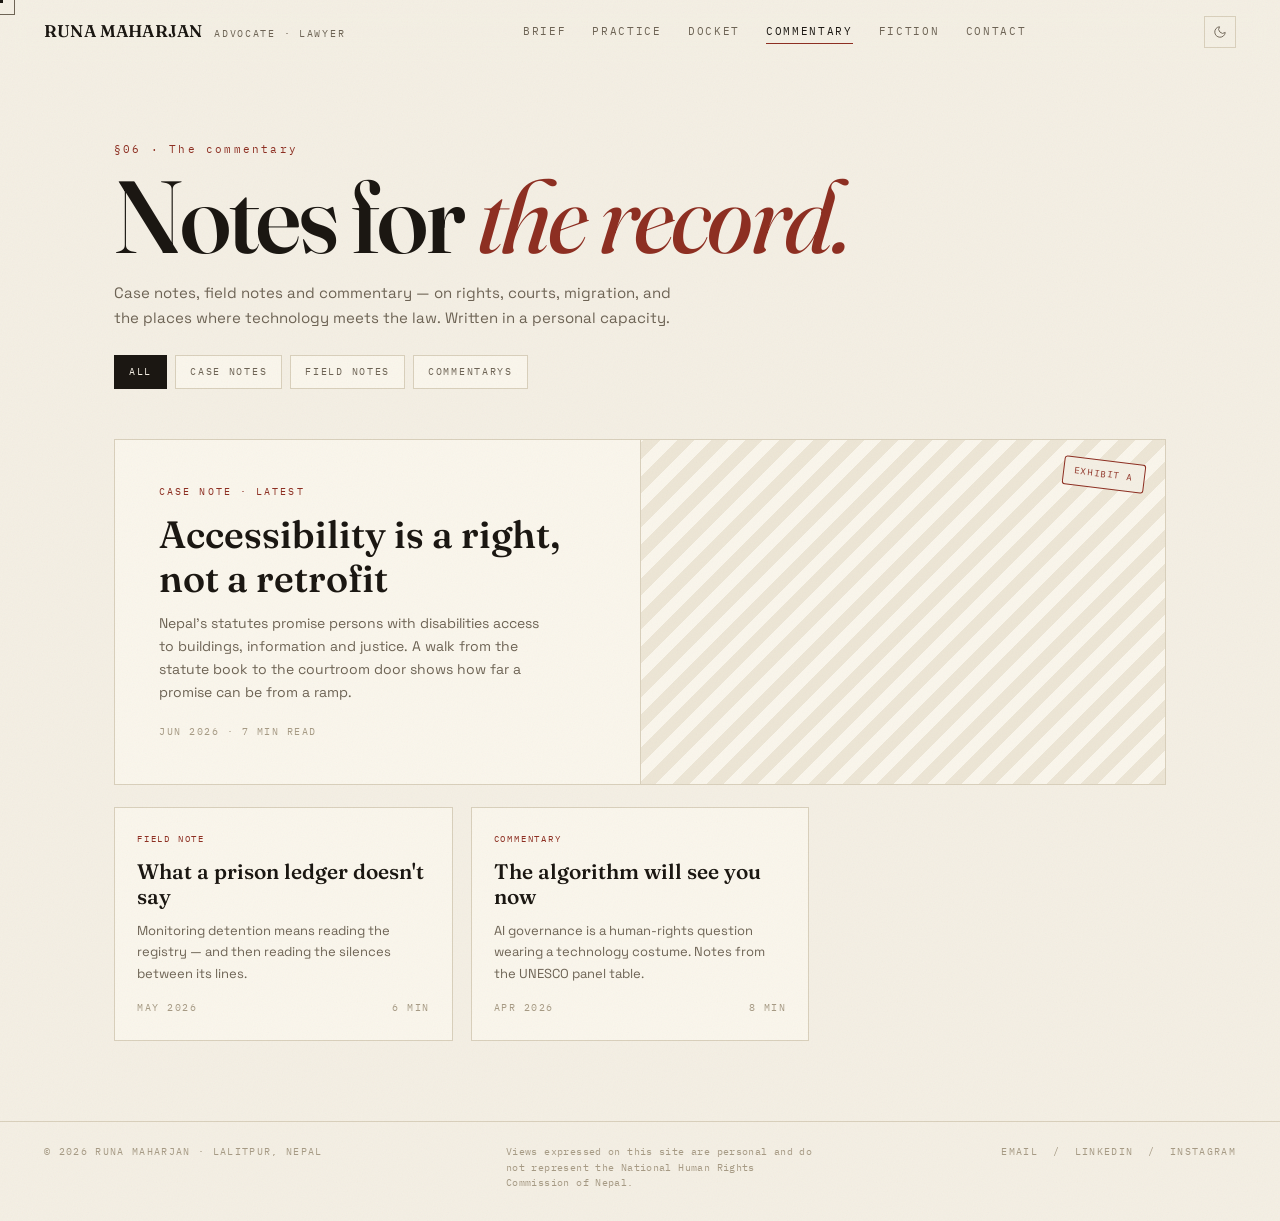
==== commit ae4abbba: "update Name" ====
--- a/blog.html
+++ b/blog.html
@@ -3,7 +3,7 @@
 <head>
 <meta charset="UTF-8" />
 <meta name="viewport" content="width=device-width, initial-scale=1.0" />
-<title>Commentary — [Your Name]</title>
+<title>Commentary — RUNA MAHARJAN</title>
 <script>try{if(localStorage.getItem("otr-theme")==="night")document.documentElement.classList.add("night")}catch(e){}</script>
 <link rel="icon" href="data:image/svg+xml,%3Csvg xmlns=%27http://www.w3.org/2000/svg%27 viewBox=%270 0 100 100%27%3E%3Ctext y=%27.9em%27 font-size=%2790%27 fill=%27%238E2F22%27%3E%C2%A7%3C/text%3E%3C/svg%3E" />
 <link rel="preconnect" href="https://fonts.googleapis.com" />
@@ -14,7 +14,7 @@
 <body>
 <div class="grain"></div>
 <header>
-  <a class="wm" href="index.html"><span class="nm">[Your Name]</span><span class="role">Advocate &#183; Human Rights Lawyer</span></a>
+  <a class="wm" href="index.html"><span class="nm">RUNA MAHARJAN</span><span class="role">Advocate &#183; Lawyer</span></a>
   <nav class="main">
     <a href="index.html#brief">Brief</a>
     <a href="index.html#practice">Practice</a>
@@ -48,9 +48,9 @@
   <p class="lnote" id="lnote" hidden>Couldn&#8217;t load the index — if this file was opened from disk, run <code>python3 -m http.server</code> or host the folder.</p>
 </div>
 <footer class="fine">
-  <span>&#169; 2026 [Your Name] &#183; Kathmandu, Nepal</span>
+  <span>&#169; 2026 Runa Maharjan &#183; Lalitpur, Nepal</span>
   <span class="disc">Views expressed on this site are personal and do not represent the National Human Rights Commission of Nepal.</span>
-  <span><a href="mailto:hello@example.com">Email</a> &nbsp;/&nbsp; <a href="#">LinkedIn</a> &nbsp;/&nbsp; <a href="https://instagram.com" target="_blank" rel="noopener">Instagram</a></span>
+  <span><a href="mailto:itsrunamaharjan@gmail.com">Email</a> &nbsp;/&nbsp; <a href="https://www.linkedin.com/in/runamaharjan/">LinkedIn</a> &nbsp;/&nbsp; <a href="https://instagram.com" target="_blank" rel="noopener">Instagram</a></span>
 </footer>
 <script src="https://cdnjs.cloudflare.com/ajax/libs/gsap/3.12.5/gsap.min.js"></script>
 <script src="assets/js/main.js"></script>
